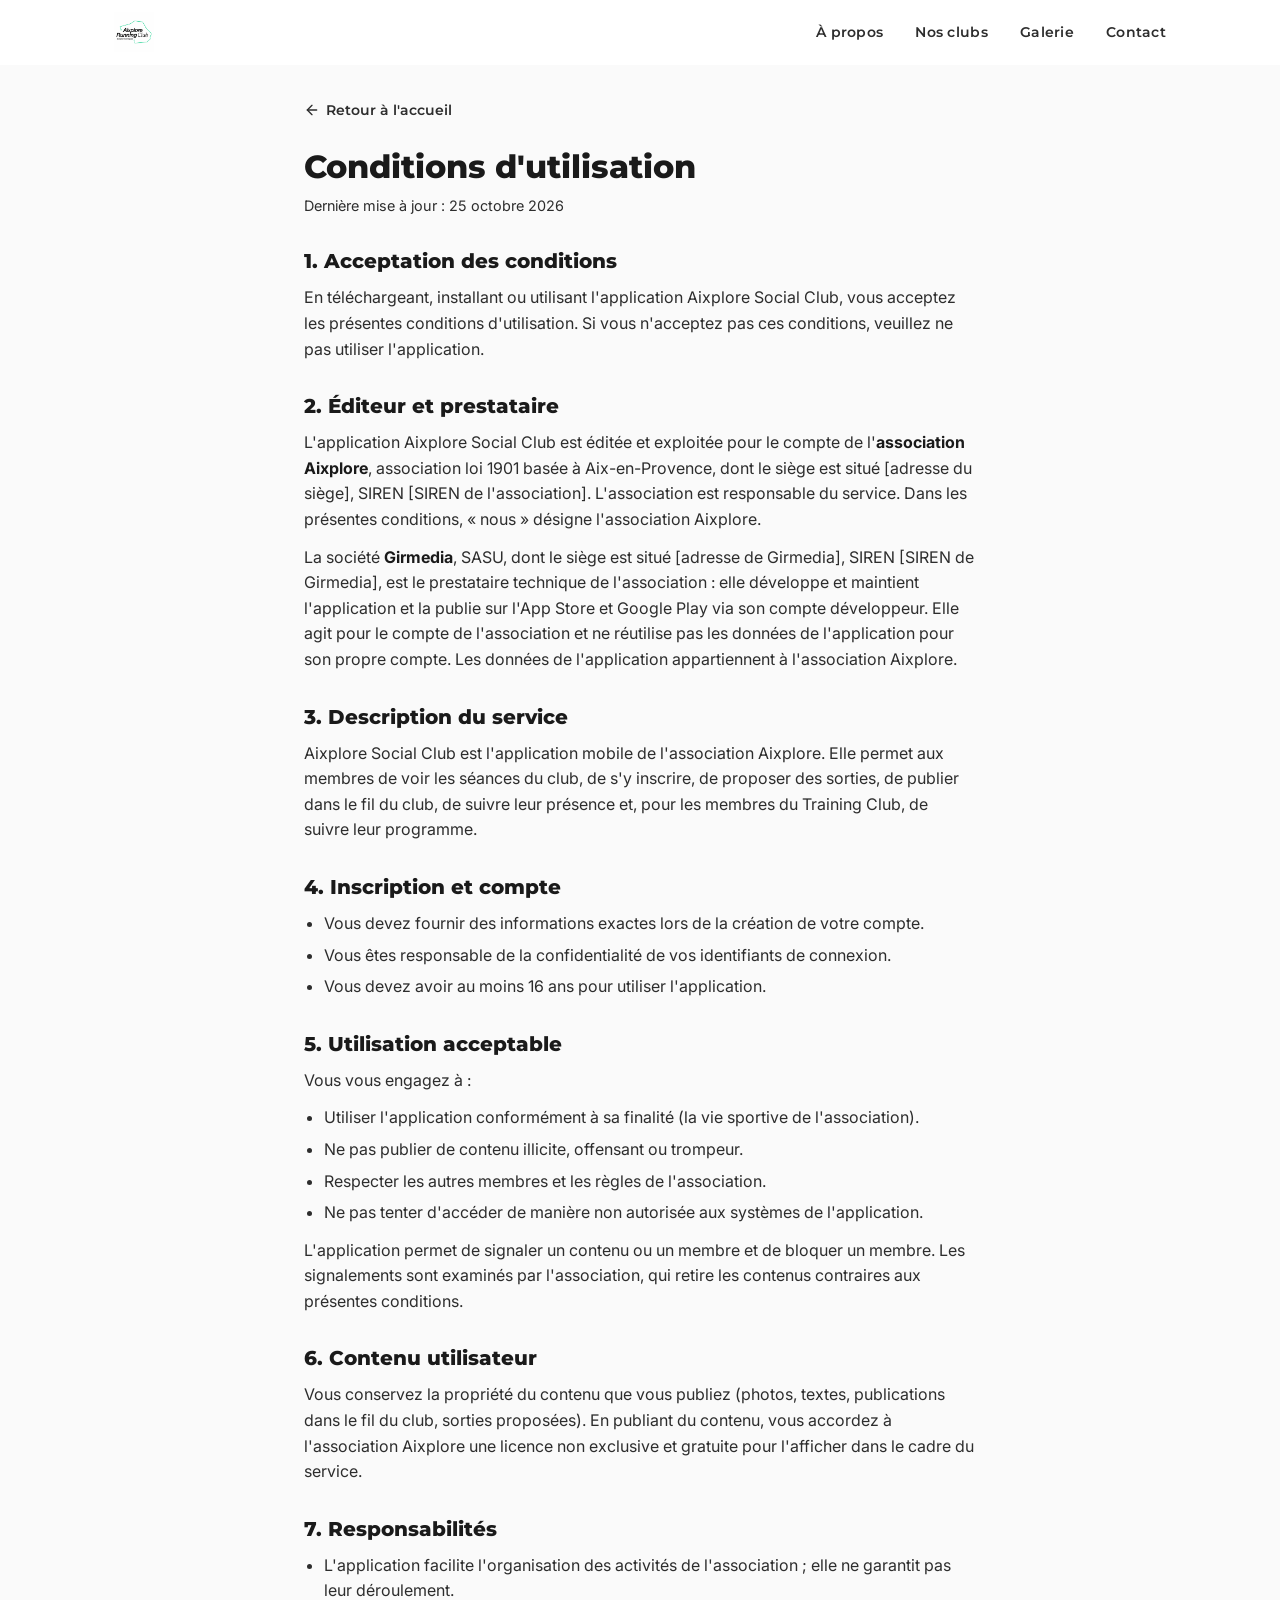
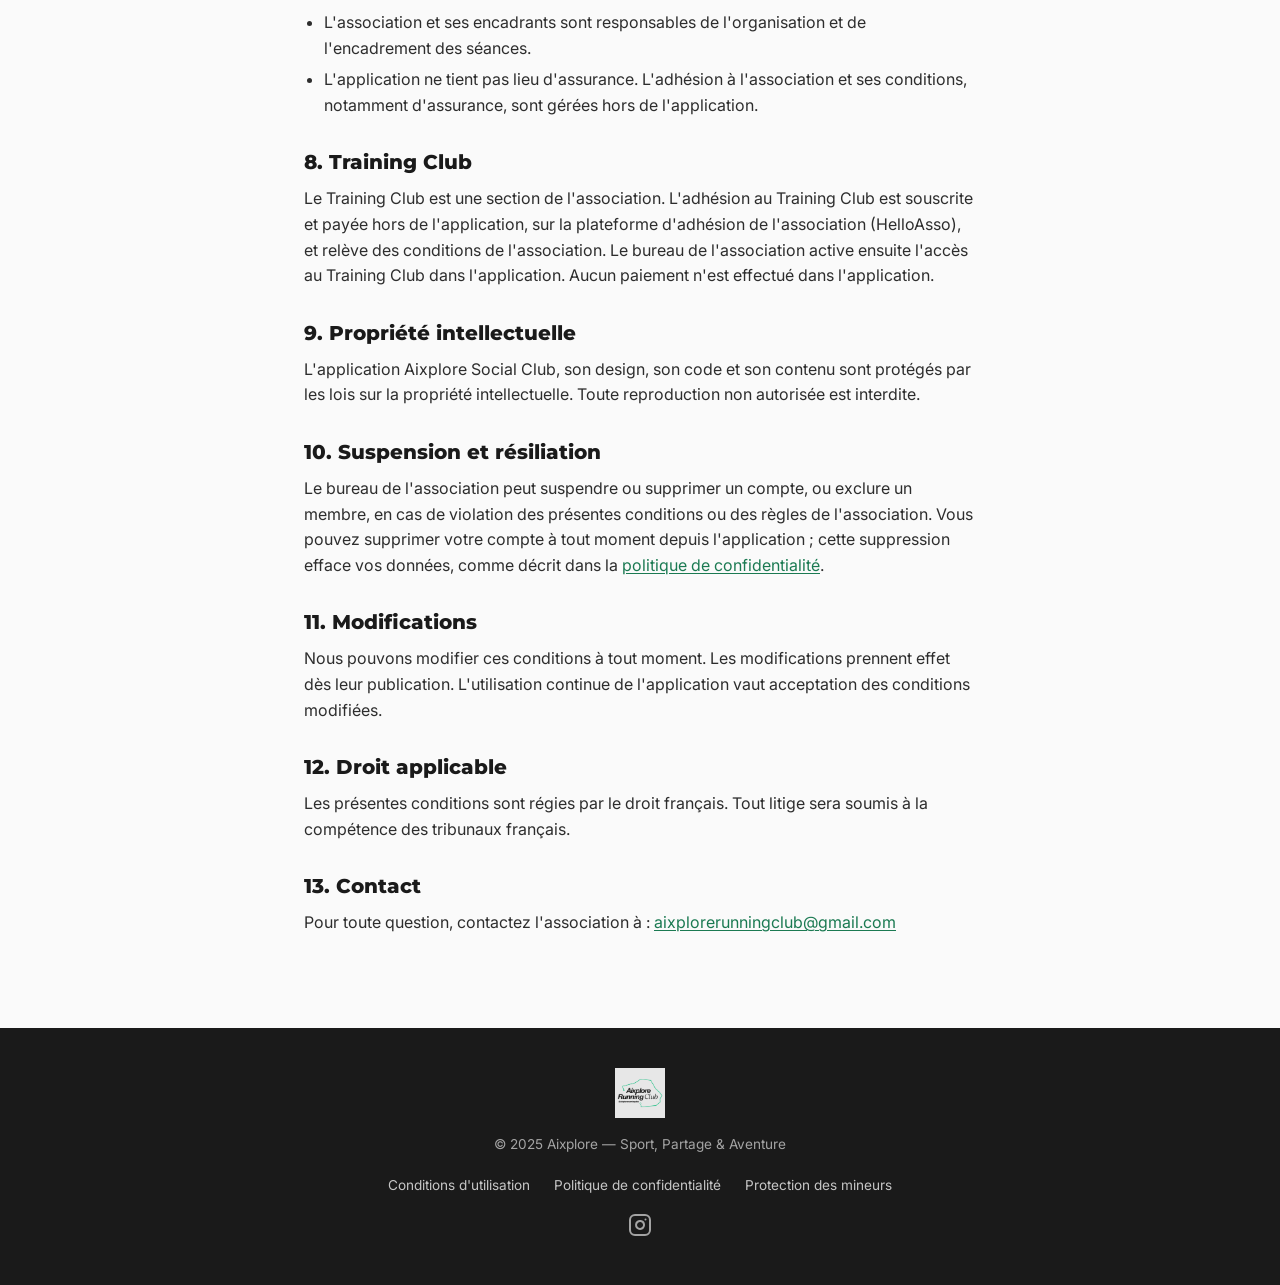
==== cgu.html @ bd08af54 "Add terms of use page Co-Authored-By: Claude Fable 5.1 <noreply@anthropic.com>" ====
<!DOCTYPE html>
<html lang="fr">
<head>
  <meta charset="UTF-8">
  <meta name="viewport" content="width=device-width, initial-scale=1.0">
  <title>Conditions d'utilisation — Aixplore Social Club</title>
  <meta name="description" content="Conditions d'utilisation de l'application Aixplore Social Club.">
  <link rel="canonical" href="https://aixplore.club/cgu">
  <link rel="icon" type="image/png" href="/assets/logo_aixplore.png">
  <link rel="preconnect" href="https://fonts.googleapis.com">
  <link rel="preconnect" href="https://fonts.gstatic.com" crossorigin>
  <link href="https://fonts.googleapis.com/css2?family=Montserrat:ital,wght@0,400;0,600;0,800;1,800&family=Inter:wght@400;500&display=swap" rel="stylesheet">
  <link rel="stylesheet" href="/style.css">
</head>
<body>

  <!-- Navigation -->
  <nav class="nav" id="nav">
    <div class="nav__container">
      <a href="/" class="nav__logo">
        <img src="/assets/logo_aixplore.png" alt="Aixplore" width="40" height="40">
      </a>
      <button class="nav__toggle" id="nav-toggle" aria-label="Menu">
        <span></span>
        <span></span>
        <span></span>
      </button>
      <ul class="nav__links" id="nav-links">
        <li><a href="/#about">À propos</a></li>
        <li><a href="/#clubs">Nos clubs</a></li>
        <li><a href="/#gallery">Galerie</a></li>
        <li><a href="/#contact">Contact</a></li>
      </ul>
    </div>
  </nav>

  <main class="legal">
    <a href="/" class="legal__back">
      <svg width="16" height="16" viewBox="0 0 24 24" fill="none" stroke="currentColor" stroke-width="2" stroke-linecap="round" stroke-linejoin="round" aria-hidden="true"><path d="m12 19-7-7 7-7"/><path d="M19 12H5"/></svg>
      Retour à l'accueil
    </a>
    <h1>Conditions d'utilisation</h1>
    <p class="legal__date">Dernière mise à jour : 25 octobre 2026</p>
    <h2>1. Acceptation des conditions</h2>
    <p>
      En téléchargeant, installant ou utilisant l'application Aixplore Social Club, vous acceptez les présentes conditions d'utilisation. Si vous n'acceptez pas ces conditions, veuillez ne pas utiliser l'application.
    </p>

    <h2>2. Éditeur et prestataire</h2>
    <p>
      L'application Aixplore Social Club est éditée et exploitée pour le compte de l'<strong>association Aixplore</strong>, association loi 1901 basée à Aix-en-Provence, dont le siège est situé [adresse du siège], SIREN [SIREN de l'association]. L'association est responsable du service. Dans les présentes conditions, « nous » désigne l'association Aixplore.
    </p>
    <p>
      La société <strong>Girmedia</strong>, SASU, dont le siège est situé [adresse de Girmedia], SIREN [SIREN de Girmedia], est le prestataire technique de l'association : elle développe et maintient l'application et la publie sur l'App Store et Google Play via son compte développeur. Elle agit pour le compte de l'association et ne réutilise pas les données de l'application pour son propre compte. Les données de l'application appartiennent à l'association Aixplore.
    </p>

    <h2>3. Description du service</h2>
    <p>
      Aixplore Social Club est l'application mobile de l'association Aixplore. Elle permet aux membres de voir les séances du club, de s'y inscrire, de proposer des sorties, de publier dans le fil du club, de suivre leur présence et, pour les membres du Training Club, de suivre leur programme.
    </p>

    <h2>4. Inscription et compte</h2>
    <ul>
      <li>Vous devez fournir des informations exactes lors de la création de votre compte.</li>
      <li>Vous êtes responsable de la confidentialité de vos identifiants de connexion.</li>
      <li>Vous devez avoir au moins 16 ans pour utiliser l'application.</li>
    </ul>

    <h2>5. Utilisation acceptable</h2>
    <p>Vous vous engagez à :</p>
    <ul>
      <li>Utiliser l'application conformément à sa finalité (la vie sportive de l'association).</li>
      <li>Ne pas publier de contenu illicite, offensant ou trompeur.</li>
      <li>Respecter les autres membres et les règles de l'association.</li>
      <li>Ne pas tenter d'accéder de manière non autorisée aux systèmes de l'application.</li>
    </ul>
    <p>
      L'application permet de signaler un contenu ou un membre et de bloquer un membre. Les signalements sont examinés par l'association, qui retire les contenus contraires aux présentes conditions.
    </p>

    <h2>6. Contenu utilisateur</h2>
    <p>
      Vous conservez la propriété du contenu que vous publiez (photos, textes, publications dans le fil du club, sorties proposées). En publiant du contenu, vous accordez à l'association Aixplore une licence non exclusive et gratuite pour l'afficher dans le cadre du service.
    </p>

    <h2>7. Responsabilités</h2>
    <ul>
      <li>L'application facilite l'organisation des activités de l'association ; elle ne garantit pas leur déroulement.</li>
      <li>L'association et ses encadrants sont responsables de l'organisation et de l'encadrement des séances.</li>
      <li>L'application ne tient pas lieu d'assurance. L'adhésion à l'association et ses conditions, notamment d'assurance, sont gérées hors de l'application.</li>
    </ul>

    <h2>8. Training Club</h2>
    <p>
      Le Training Club est une section de l'association. L'adhésion au Training Club est souscrite et payée hors de l'application, sur la plateforme d'adhésion de l'association (HelloAsso), et relève des conditions de l'association. Le bureau de l'association active ensuite l'accès au Training Club dans l'application. Aucun paiement n'est effectué dans l'application.
    </p>

    <h2>9. Propriété intellectuelle</h2>
    <p>
      L'application Aixplore Social Club, son design, son code et son contenu sont protégés par les lois sur la propriété intellectuelle. Toute reproduction non autorisée est interdite.
    </p>

    <h2>10. Suspension et résiliation</h2>
    <p>
      Le bureau de l'association peut suspendre ou supprimer un compte, ou exclure un membre, en cas de violation des présentes conditions ou des règles de l'association. Vous pouvez supprimer votre compte à tout moment depuis l'application ; cette suppression efface vos données, comme décrit dans la <a href="/confidentialite">politique de confidentialité</a>.
    </p>

    <h2>11. Modifications</h2>
    <p>
      Nous pouvons modifier ces conditions à tout moment. Les modifications prennent effet dès leur publication. L'utilisation continue de l'application vaut acceptation des conditions modifiées.
    </p>

    <h2>12. Droit applicable</h2>
    <p>
      Les présentes conditions sont régies par le droit français. Tout litige sera soumis à la compétence des tribunaux français.
    </p>

    <h2>13. Contact</h2>
    <p>
      Pour toute question, contactez l'association à :
      <a href="mailto:aixplorerunningclub@gmail.com">aixplorerunningclub@gmail.com</a>
    </p>
  </main>

  <!-- Footer -->
  <footer class="footer">
    <div class="container">
      <img src="/assets/logo_aixplore.png" alt="Aixplore" class="footer__logo" width="50" height="50">
      <p>&copy; 2025 Aixplore — Sport, Partage & Aventure</p>
      <ul class="footer__legal">
        <li><a href="/cgu">Conditions d'utilisation</a></li>
        <li><a href="/confidentialite">Politique de confidentialité</a></li>
        <li><a href="/protection-des-mineurs">Protection des mineurs</a></li>
      </ul>
      <div class="footer__links">
        <a href="https://www.instagram.com/aixplorerunningclub/" target="_blank" rel="noopener" aria-label="Instagram">
          <svg width="24" height="24" viewBox="0 0 24 24" fill="none" stroke="currentColor" stroke-width="2" stroke-linecap="round" stroke-linejoin="round"><rect x="2" y="2" width="20" height="20" rx="5" ry="5"/><path d="M16 11.37A4 4 0 1 1 12.63 8 4 4 0 0 1 16 11.37z"/><line x1="17.5" y1="6.5" x2="17.51" y2="6.5"/></svg>
        </a>
      </div>
    </div>
  </footer>

  <script src="/script.js"></script>
</body>
</html>
---- style.css ----
/* ===========================
   Aixplore — Style
   =========================== */

:root {
  --green: #2ECB8B;
  --green-dark: #25a672;
  --black: #1A1A1A;
  --gray-900: #2d2d2d;
  --gray-600: #6b7280;
  --gray-200: #e5e7eb;
  --gray-100: #f3f4f6;
  --white: #ffffff;
  --bg: #fafafa;
  --green-text: #1b7a52;
  --radius: 12px;
  --radius-sm: 8px;
  --shadow: 0 4px 24px rgba(0, 0, 0, 0.06);
  --shadow-lg: 0 8px 40px rgba(0, 0, 0, 0.1);
  --transition: 0.3s cubic-bezier(0.4, 0, 0.2, 1);
}

/* Reset */
*, *::before, *::after {
  margin: 0;
  padding: 0;
  box-sizing: border-box;
}

html {
  scroll-behavior: smooth;
  scroll-padding-top: 80px;
}

body {
  font-family: 'Inter', -apple-system, BlinkMacSystemFont, sans-serif;
  color: var(--black);
  background: var(--bg);
  line-height: 1.6;
  -webkit-font-smoothing: antialiased;
}

h1, h2, h3 {
  font-family: 'Montserrat', sans-serif;
  font-weight: 800;
  line-height: 1.2;
}

a {
  color: var(--green);
  text-decoration: none;
  transition: color var(--transition);
}

a:hover {
  color: var(--green-dark);
}

img {
  max-width: 100%;
  height: auto;
}

.container {
  max-width: 1100px;
  margin: 0 auto;
  padding: 0 24px;
}

/* ===========================
   Navigation
   =========================== */

.nav {
  position: fixed;
  top: 0;
  left: 0;
  right: 0;
  z-index: 1000;
  background: rgba(255, 255, 255, 0.92);
  backdrop-filter: blur(12px);
  -webkit-backdrop-filter: blur(12px);
  border-bottom: 1px solid transparent;
  transition: border-color var(--transition), box-shadow var(--transition);
}

.nav--scrolled {
  border-bottom-color: var(--gray-200);
  box-shadow: 0 1px 12px rgba(0, 0, 0, 0.04);
}

.nav__container {
  max-width: 1100px;
  margin: 0 auto;
  padding: 0 24px;
  display: flex;
  align-items: center;
  justify-content: space-between;
  height: 64px;
}

.nav__logo img {
  display: block;
}

.nav__links {
  display: flex;
  list-style: none;
  gap: 32px;
}

.nav__links a {
  color: var(--gray-900);
  font-family: 'Montserrat', sans-serif;
  font-weight: 600;
  font-size: 0.9rem;
  letter-spacing: 0.02em;
  transition: color var(--transition);
}

.nav__links a:hover {
  color: var(--green);
}

.nav__toggle {
  display: none;
  flex-direction: column;
  gap: 5px;
  background: none;
  border: none;
  cursor: pointer;
  padding: 4px;
}

.nav__toggle span {
  display: block;
  width: 24px;
  height: 2px;
  background: var(--black);
  border-radius: 2px;
  transition: transform var(--transition), opacity var(--transition);
}

/* ===========================
   Hero
   =========================== */

.hero {
  min-height: 100vh;
  display: flex;
  align-items: center;
  justify-content: center;
  text-align: center;
  background: var(--white);
  position: relative;
  overflow: hidden;
}

.hero::before {
  content: '';
  position: absolute;
  top: -30%;
  right: -20%;
  width: 600px;
  height: 600px;
  background: radial-gradient(circle, rgba(46, 203, 139, 0.08) 0%, transparent 70%);
  pointer-events: none;
}

.hero::after {
  content: '';
  position: absolute;
  bottom: -20%;
  left: -15%;
  width: 500px;
  height: 500px;
  background: radial-gradient(circle, rgba(46, 203, 139, 0.05) 0%, transparent 70%);
  pointer-events: none;
}

.hero__content {
  position: relative;
  z-index: 1;
  padding: 24px;
}

.hero__logo {
  width: 280px;
  margin-bottom: 24px;
  animation: fadeUp 0.8s ease-out;
}

.hero__tagline {
  font-family: 'Montserrat', sans-serif;
  font-size: 1.25rem;
  font-weight: 600;
  color: var(--gray-600);
  margin-bottom: 40px;
  animation: fadeUp 0.8s ease-out 0.15s backwards;
}

@keyframes fadeUp {
  from {
    opacity: 0;
    transform: translateY(20px);
  }
  to {
    opacity: 1;
    transform: translateY(0);
  }
}

/* ===========================
   Buttons
   =========================== */

.btn {
  display: inline-block;
  font-family: 'Montserrat', sans-serif;
  font-weight: 700;
  font-size: 0.95rem;
  padding: 14px 32px;
  border-radius: 50px;
  border: 2px solid transparent;
  cursor: pointer;
  transition: all var(--transition);
  text-align: center;
}

.btn--primary {
  background: var(--green);
  color: var(--white);
  border-color: var(--green);
  animation: fadeUp 0.8s ease-out 0.3s backwards;
}

.btn--primary:hover {
  background: var(--green-dark);
  border-color: var(--green-dark);
  color: var(--white);
  transform: translateY(-2px);
  box-shadow: 0 6px 20px rgba(46, 203, 139, 0.3);
}

.btn--outline {
  background: transparent;
  color: var(--green);
  border-color: var(--green);
}

.btn--outline:hover {
  background: var(--green);
  color: var(--white);
  transform: translateY(-2px);
}

.btn--full {
  width: 100%;
}

/* ===========================
   Sections
   =========================== */

.section {
  padding: 100px 0;
}

.section__title {
  font-size: 2.2rem;
  text-align: center;
  margin-bottom: 12px;
  color: var(--black);
}

.section__subtitle {
  text-align: center;
  color: var(--gray-600);
  font-size: 1.05rem;
  margin-bottom: 48px;
}

/* ===========================
   À propos
   =========================== */

.about {
  background: var(--white);
}

.about__grid {
  display: grid;
  grid-template-columns: 1fr 1fr;
  gap: 60px;
  align-items: start;
  margin-top: 48px;
}

.about__text p {
  margin-bottom: 16px;
  font-size: 1.05rem;
  color: var(--gray-900);
}

.about__text strong {
  color: var(--black);
}

.about__cta {
  font-family: 'Montserrat', sans-serif;
  font-weight: 700;
  font-style: italic;
  color: var(--green) !important;
  font-size: 1.1rem !important;
  margin-top: 8px;
}

.about__values {
  display: flex;
  flex-direction: column;
  gap: 24px;
}

.value {
  display: flex;
  align-items: center;
  gap: 16px;
  padding: 20px;
  background: var(--bg);
  border-radius: var(--radius);
  transition: transform var(--transition), box-shadow var(--transition);
}

.value:hover {
  transform: translateY(-2px);
  box-shadow: var(--shadow);
}

.value__icon {
  font-size: 1.8rem;
  flex-shrink: 0;
}

.value h3 {
  font-size: 1rem;
  margin-bottom: 4px;
}

.value p {
  font-size: 0.9rem;
  color: var(--gray-600);
}

/* ===========================
   Clubs
   =========================== */

.clubs {
  background: var(--bg);
}

.clubs__grid {
  display: grid;
  grid-template-columns: repeat(3, 1fr);
  gap: 24px;
  margin-top: 48px;
}

.club-card {
  background: var(--white);
  border-radius: var(--radius);
  padding: 40px 28px;
  text-align: center;
  box-shadow: var(--shadow);
  transition: transform var(--transition), box-shadow var(--transition);
  display: flex;
  flex-direction: column;
  align-items: center;
}

.club-card:hover {
  transform: translateY(-4px);
  box-shadow: var(--shadow-lg);
}

.club-card__icon {
  font-size: 3rem;
  margin-bottom: 16px;
}

.club-card__name {
  font-size: 1.3rem;
  margin-bottom: 12px;
}

.club-card__desc {
  font-size: 0.95rem;
  color: var(--gray-600);
  margin-bottom: 24px;
  flex-grow: 1;
}

.club-card__badge {
  display: inline-block;
  font-family: 'Montserrat', sans-serif;
  font-weight: 600;
  font-size: 0.8rem;
  color: var(--gray-600);
  background: var(--gray-100);
  padding: 8px 20px;
  border-radius: 50px;
  letter-spacing: 0.05em;
}

/* ===========================
   Galerie
   =========================== */

.gallery {
  background: var(--white);
}

.gallery__grid {
  display: grid;
  grid-template-columns: repeat(3, 1fr);
  gap: 16px;
}

.gallery__item {
  border-radius: var(--radius);
  overflow: hidden;
  aspect-ratio: 4 / 3;
}

.gallery__item img {
  width: 100%;
  height: 100%;
  object-fit: cover;
  transition: transform var(--transition);
}

.gallery__item:hover img {
  transform: scale(1.05);
}

.gallery__item--placeholder {
  background: var(--gray-100);
  display: flex;
  flex-direction: column;
  align-items: center;
  justify-content: center;
  gap: 8px;
  color: var(--gray-600);
}

.gallery__item--placeholder span {
  font-size: 2rem;
}

.gallery__item--placeholder p {
  font-size: 0.85rem;
}

/* ===========================
   Contact
   =========================== */

.contact {
  background: var(--bg);
}

.contact__content {
  display: grid;
  grid-template-columns: 1fr 1fr;
  gap: 60px;
  margin-top: 48px;
  align-items: start;
}

.contact__form {
  display: flex;
  flex-direction: column;
  gap: 20px;
}

.form__group {
  display: flex;
  flex-direction: column;
  gap: 6px;
}

.form__group label {
  font-family: 'Montserrat', sans-serif;
  font-weight: 600;
  font-size: 0.85rem;
  color: var(--gray-900);
}

.form__group input,
.form__group textarea {
  font-family: 'Inter', sans-serif;
  font-size: 1rem;
  padding: 12px 16px;
  border: 2px solid var(--gray-200);
  border-radius: var(--radius-sm);
  background: var(--white);
  color: var(--black);
  transition: border-color var(--transition);
  outline: none;
  resize: vertical;
}

.form__group input:focus,
.form__group textarea:focus {
  border-color: var(--green);
}

.form__group input::placeholder,
.form__group textarea::placeholder {
  color: var(--gray-600);
  opacity: 0.6;
}

.contact__info {
  display: flex;
  flex-direction: column;
  gap: 24px;
  padding-top: 8px;
}

.contact__item {
  display: flex;
  align-items: center;
  gap: 12px;
  font-size: 1rem;
}

.contact__item span {
  font-size: 1.4rem;
}

.contact__item a {
  color: var(--gray-900);
}

.contact__item a:hover {
  color: var(--green);
}

/* ===========================
   Footer
   =========================== */

.footer {
  background: var(--black);
  color: var(--white);
  padding: 40px 0;
  text-align: center;
}

.footer .container {
  display: flex;
  flex-direction: column;
  align-items: center;
  gap: 16px;
}

.footer__logo {
  opacity: 0.9;
}

.footer p {
  font-size: 0.85rem;
  opacity: 0.6;
}

.footer__links {
  display: flex;
  gap: 16px;
}

.footer__links a {
  color: var(--white);
  opacity: 0.6;
  transition: opacity var(--transition);
}

.footer__links a:hover {
  opacity: 1;
}

.footer__legal {
  display: flex;
  flex-wrap: wrap;
  justify-content: center;
  gap: 8px 24px;
  list-style: none;
}

.footer__legal a {
  color: var(--white);
  font-size: 0.85rem;
  opacity: 0.75;
  transition: opacity var(--transition);
}

.footer__legal a:hover {
  opacity: 1;
  color: var(--white);
  text-decoration: underline;
}

/* ===========================
   Pages légales
   =========================== */

.legal {
  max-width: 720px;
  margin: 0 auto;
  padding: 88px 24px 80px;
  overflow-wrap: break-word;
}

.legal__back {
  display: inline-flex;
  align-items: center;
  gap: 6px;
  min-height: 44px;
  font-family: 'Montserrat', sans-serif;
  font-weight: 600;
  font-size: 0.875rem;
  color: var(--gray-900);
}

.legal__back:hover {
  color: var(--green-text);
}

.legal h1 {
  font-size: 2rem;
  margin: 16px 0 8px;
}

.legal__date {
  color: var(--gray-600);
  font-size: 0.9rem;
}

.legal h2 {
  font-size: 1.25rem;
  margin: 32px 0 12px;
}

.legal p,
.legal li {
  color: var(--gray-900);
}

.legal p {
  margin-bottom: 12px;
}

.legal ul {
  padding-left: 1.25rem;
  margin-bottom: 12px;
}

.legal li {
  margin-bottom: 6px;
}

.legal strong {
  color: var(--black);
}

.legal p a,
.legal li a {
  color: var(--green-text);
  text-decoration: underline;
  text-underline-offset: 2px;
}

.not-found {
  text-align: center;
  padding-top: 140px;
  min-height: 70vh;
}

.not-found__icon {
  color: var(--gray-600);
}

.not-found p {
  color: var(--gray-600);
  margin-bottom: 32px;
}

/* ===========================
   Scroll animations
   =========================== */

.fade-in {
  opacity: 0;
  transform: translateY(24px);
  transition: opacity 0.6s ease-out, transform 0.6s ease-out;
}

.fade-in--visible {
  opacity: 1;
  transform: translateY(0);
}

/* ===========================
   Responsive
   =========================== */

@media (max-width: 768px) {
  .nav__toggle {
    display: flex;
  }

  .nav__links {
    position: fixed;
    top: 64px;
    left: 0;
    right: 0;
    background: var(--white);
    flex-direction: column;
    align-items: center;
    padding: 32px 0;
    gap: 24px;
    border-bottom: 1px solid var(--gray-200);
    transform: translateY(-100%);
    opacity: 0;
    pointer-events: none;
    transition: transform var(--transition), opacity var(--transition);
  }

  .nav__links--open {
    transform: translateY(0);
    opacity: 1;
    pointer-events: all;
  }

  .nav__toggle--active span:nth-child(1) {
    transform: rotate(45deg) translate(5px, 5px);
  }

  .nav__toggle--active span:nth-child(2) {
    opacity: 0;
  }

  .nav__toggle--active span:nth-child(3) {
    transform: rotate(-45deg) translate(5px, -5px);
  }

  .hero__logo {
    width: 200px;
  }

  .hero__tagline {
    font-size: 1.05rem;
  }

  .section {
    padding: 64px 0;
  }

  .section__title {
    font-size: 1.7rem;
  }

  .about__grid {
    grid-template-columns: 1fr;
    gap: 40px;
  }

  .clubs__grid {
    grid-template-columns: 1fr;
    gap: 20px;
  }

  .gallery__grid {
    grid-template-columns: repeat(2, 1fr);
    gap: 12px;
  }

  .contact__content {
    grid-template-columns: 1fr;
    gap: 40px;
  }

  .footer__legal {
    flex-direction: column;
    align-items: center;
    gap: 0;
  }

  .footer__legal a {
    display: inline-block;
    padding: 12px 0;
  }

  .legal h1 {
    font-size: 1.7rem;
  }
}

@media (max-width: 480px) {
  .hero__logo {
    width: 160px;
  }

  .gallery__grid {
    grid-template-columns: 1fr 1fr;
    gap: 8px;
  }

  .btn {
    padding: 12px 24px;
    font-size: 0.9rem;
  }
}
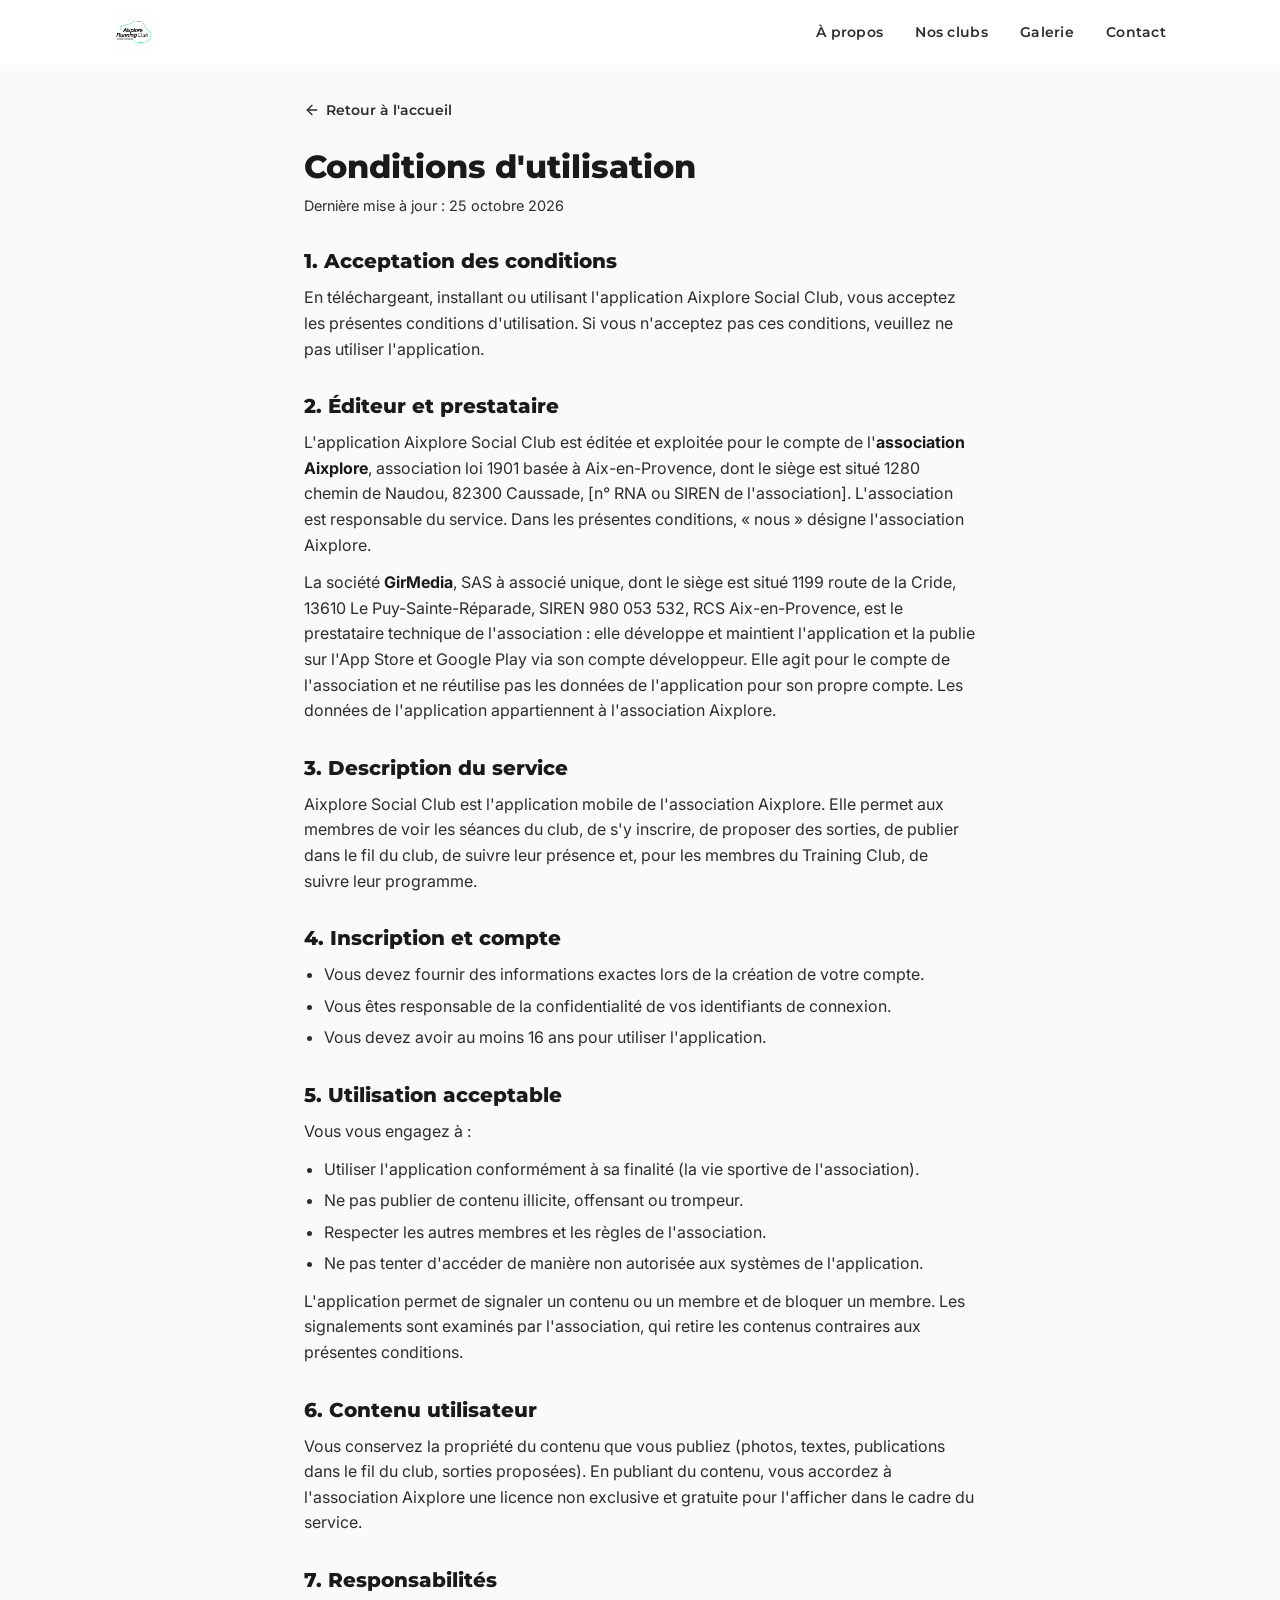
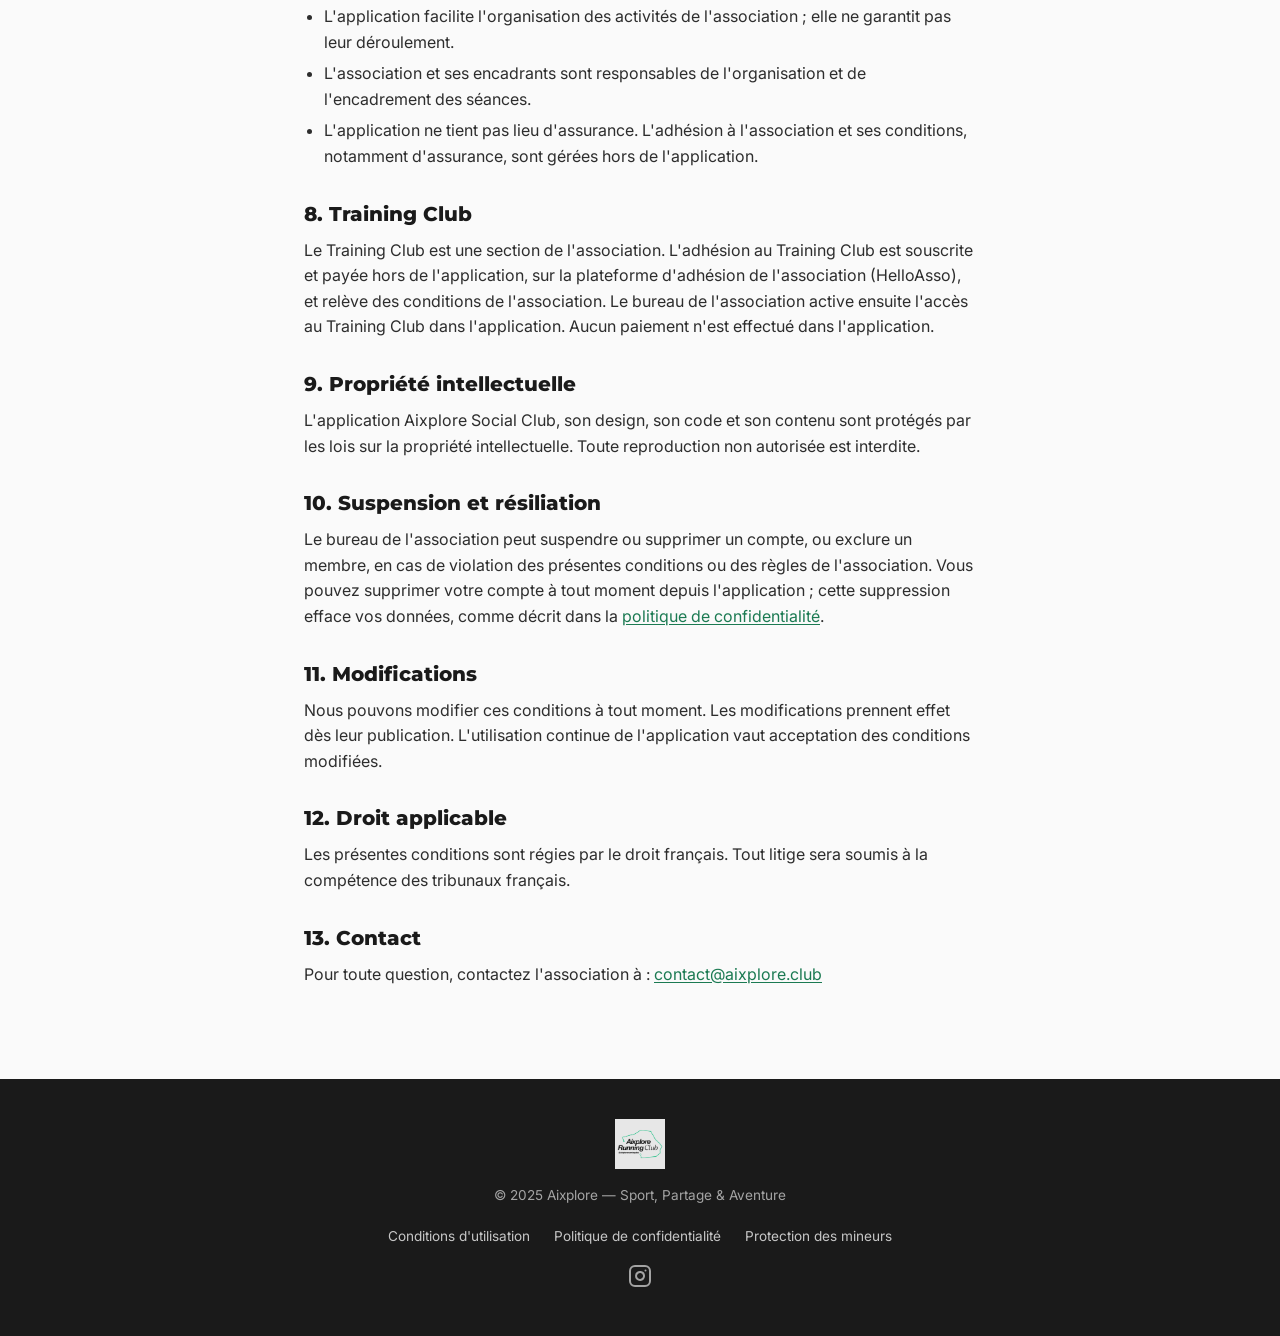
==== commit 9ebe6dbb: "fix(legal): contact address, GirMedia identity and the association's seat" ====
--- a/cgu.html
+++ b/cgu.html
@@ -48,10 +48,10 @@
 
     <h2>2. Éditeur et prestataire</h2>
     <p>
-      L'application Aixplore Social Club est éditée et exploitée pour le compte de l'<strong>association Aixplore</strong>, association loi 1901 basée à Aix-en-Provence, dont le siège est situé [adresse du siège], SIREN [SIREN de l'association]. L'association est responsable du service. Dans les présentes conditions, « nous » désigne l'association Aixplore.
+      L'application Aixplore Social Club est éditée et exploitée pour le compte de l'<strong>association Aixplore</strong>, association loi 1901 basée à Aix-en-Provence, dont le siège est situé 1280 chemin de Naudou, 82300 Caussade, [n° RNA ou SIREN de l'association]. L'association est responsable du service. Dans les présentes conditions, « nous » désigne l'association Aixplore.
     </p>
     <p>
-      La société <strong>Girmedia</strong>, SASU, dont le siège est situé [adresse de Girmedia], SIREN [SIREN de Girmedia], est le prestataire technique de l'association : elle développe et maintient l'application et la publie sur l'App Store et Google Play via son compte développeur. Elle agit pour le compte de l'association et ne réutilise pas les données de l'application pour son propre compte. Les données de l'application appartiennent à l'association Aixplore.
+      La société <strong>GirMedia</strong>, SAS à associé unique, dont le siège est situé 1199 route de la Cride, 13610 Le Puy-Sainte-Réparade, SIREN 980 053 532, RCS Aix-en-Provence, est le prestataire technique de l'association : elle développe et maintient l'application et la publie sur l'App Store et Google Play via son compte développeur. Elle agit pour le compte de l'association et ne réutilise pas les données de l'application pour son propre compte. Les données de l'application appartiennent à l'association Aixplore.
     </p>
 
     <h2>3. Description du service</h2>
@@ -118,7 +118,7 @@
     <h2>13. Contact</h2>
     <p>
       Pour toute question, contactez l'association à :
-      <a href="mailto:aixplorerunningclub@gmail.com">aixplorerunningclub@gmail.com</a>
+      <a href="mailto:contact@aixplore.club">contact@aixplore.club</a>
     </p>
   </main>
 
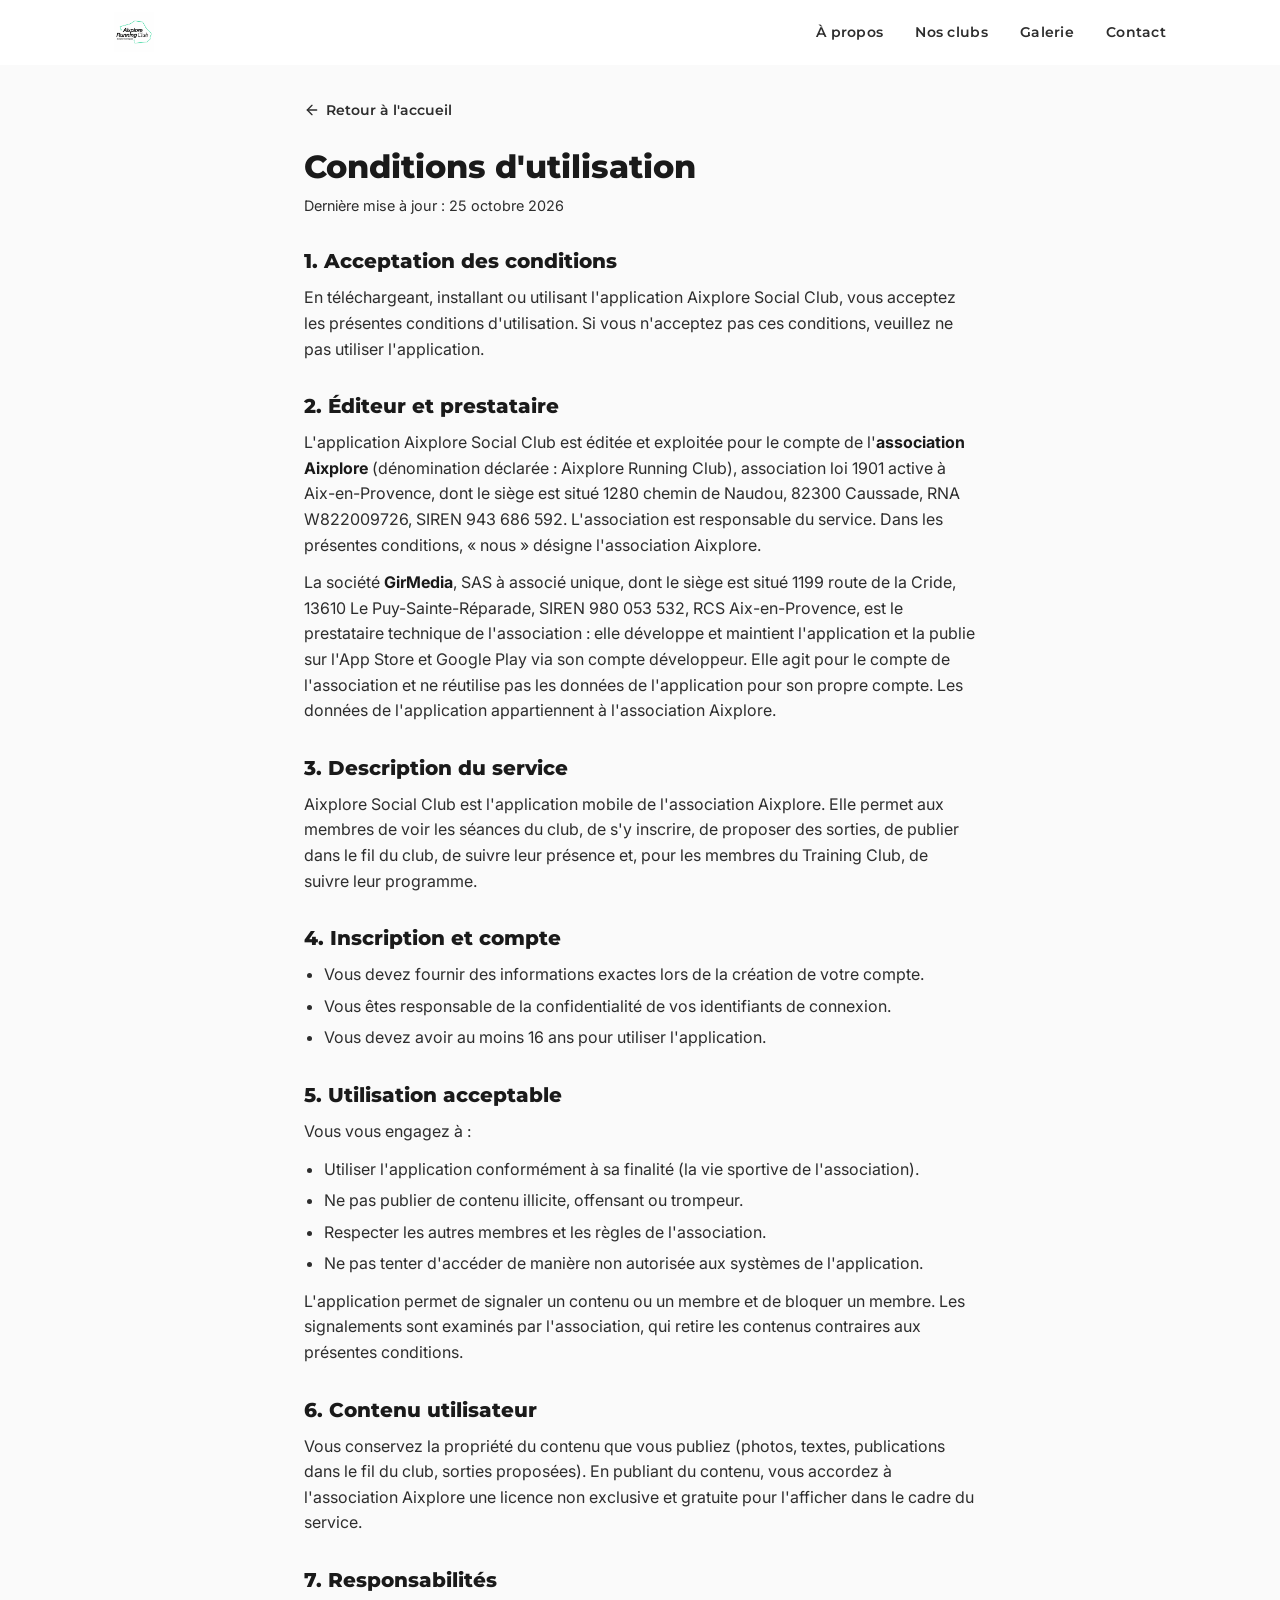
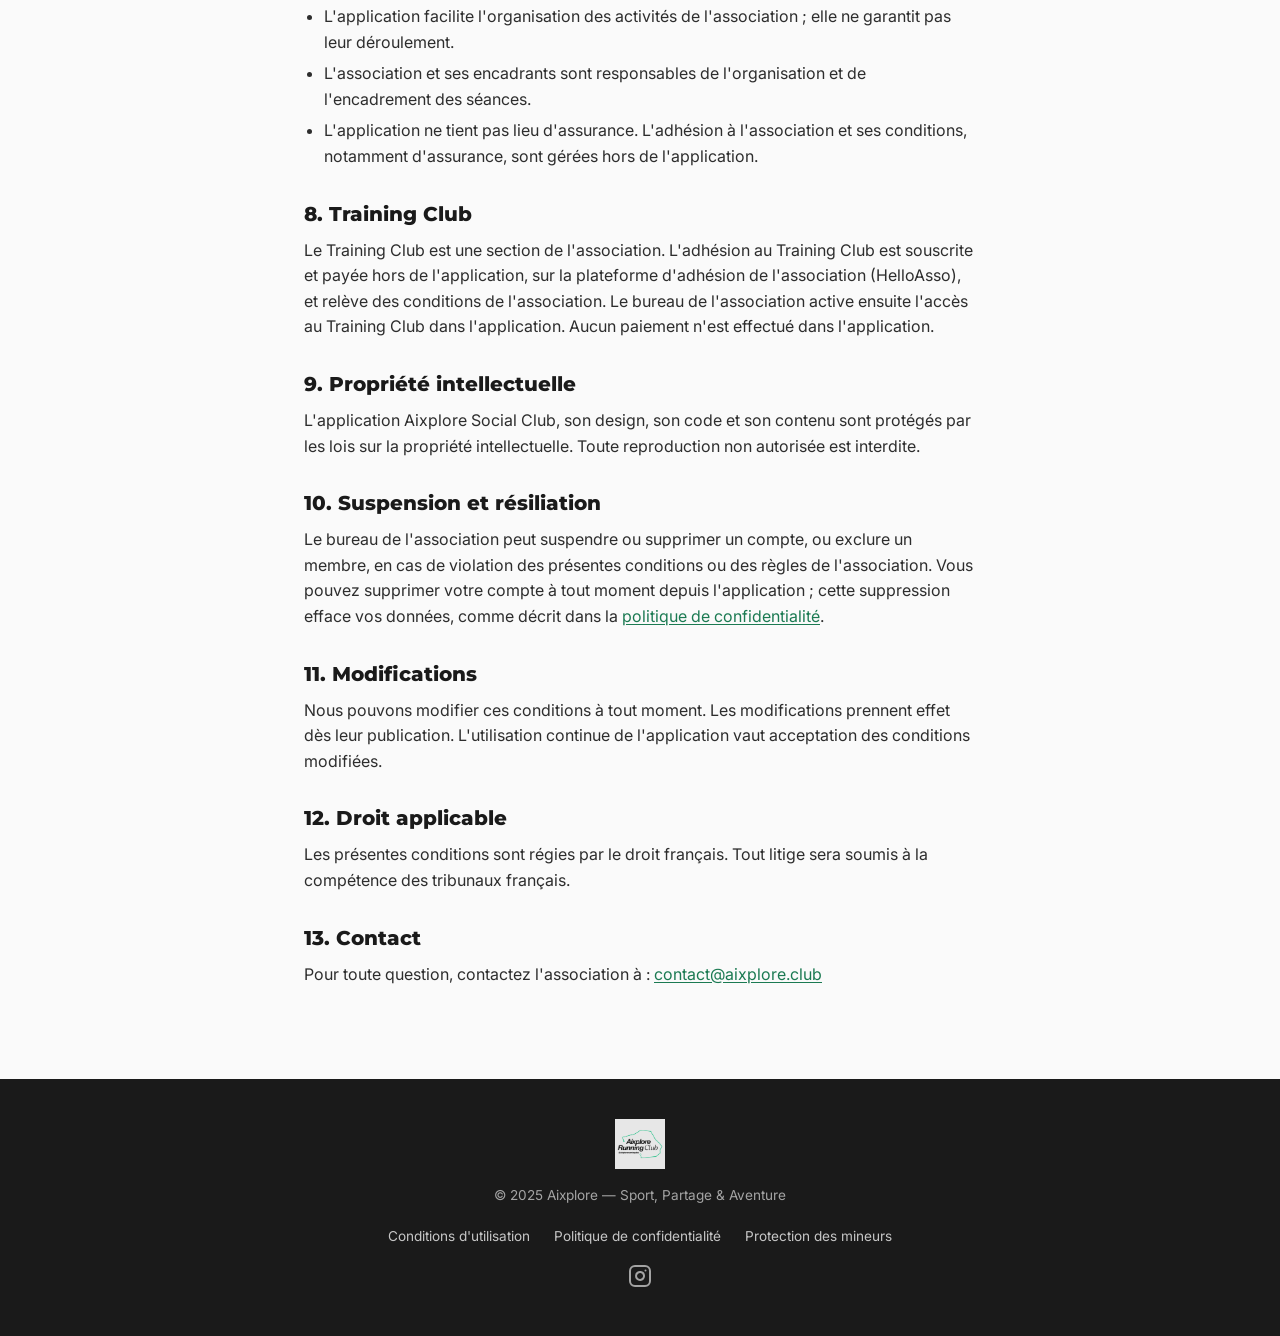
==== commit 42757657: "fix(legal): the association's registered name, RNA and SIREN from the public register Co-Authored-By" ====
--- a/cgu.html
+++ b/cgu.html
@@ -48,7 +48,7 @@
 
     <h2>2. Éditeur et prestataire</h2>
     <p>
-      L'application Aixplore Social Club est éditée et exploitée pour le compte de l'<strong>association Aixplore</strong>, association loi 1901 basée à Aix-en-Provence, dont le siège est situé 1280 chemin de Naudou, 82300 Caussade, [n° RNA ou SIREN de l'association]. L'association est responsable du service. Dans les présentes conditions, « nous » désigne l'association Aixplore.
+      L'application Aixplore Social Club est éditée et exploitée pour le compte de l'<strong>association Aixplore</strong> (dénomination déclarée : Aixplore Running Club), association loi 1901 active à Aix-en-Provence, dont le siège est situé 1280 chemin de Naudou, 82300 Caussade, RNA W822009726, SIREN 943 686 592. L'association est responsable du service. Dans les présentes conditions, « nous » désigne l'association Aixplore.
     </p>
     <p>
       La société <strong>GirMedia</strong>, SAS à associé unique, dont le siège est situé 1199 route de la Cride, 13610 Le Puy-Sainte-Réparade, SIREN 980 053 532, RCS Aix-en-Provence, est le prestataire technique de l'association : elle développe et maintient l'application et la publie sur l'App Store et Google Play via son compte développeur. Elle agit pour le compte de l'association et ne réutilise pas les données de l'application pour son propre compte. Les données de l'application appartiennent à l'association Aixplore.
